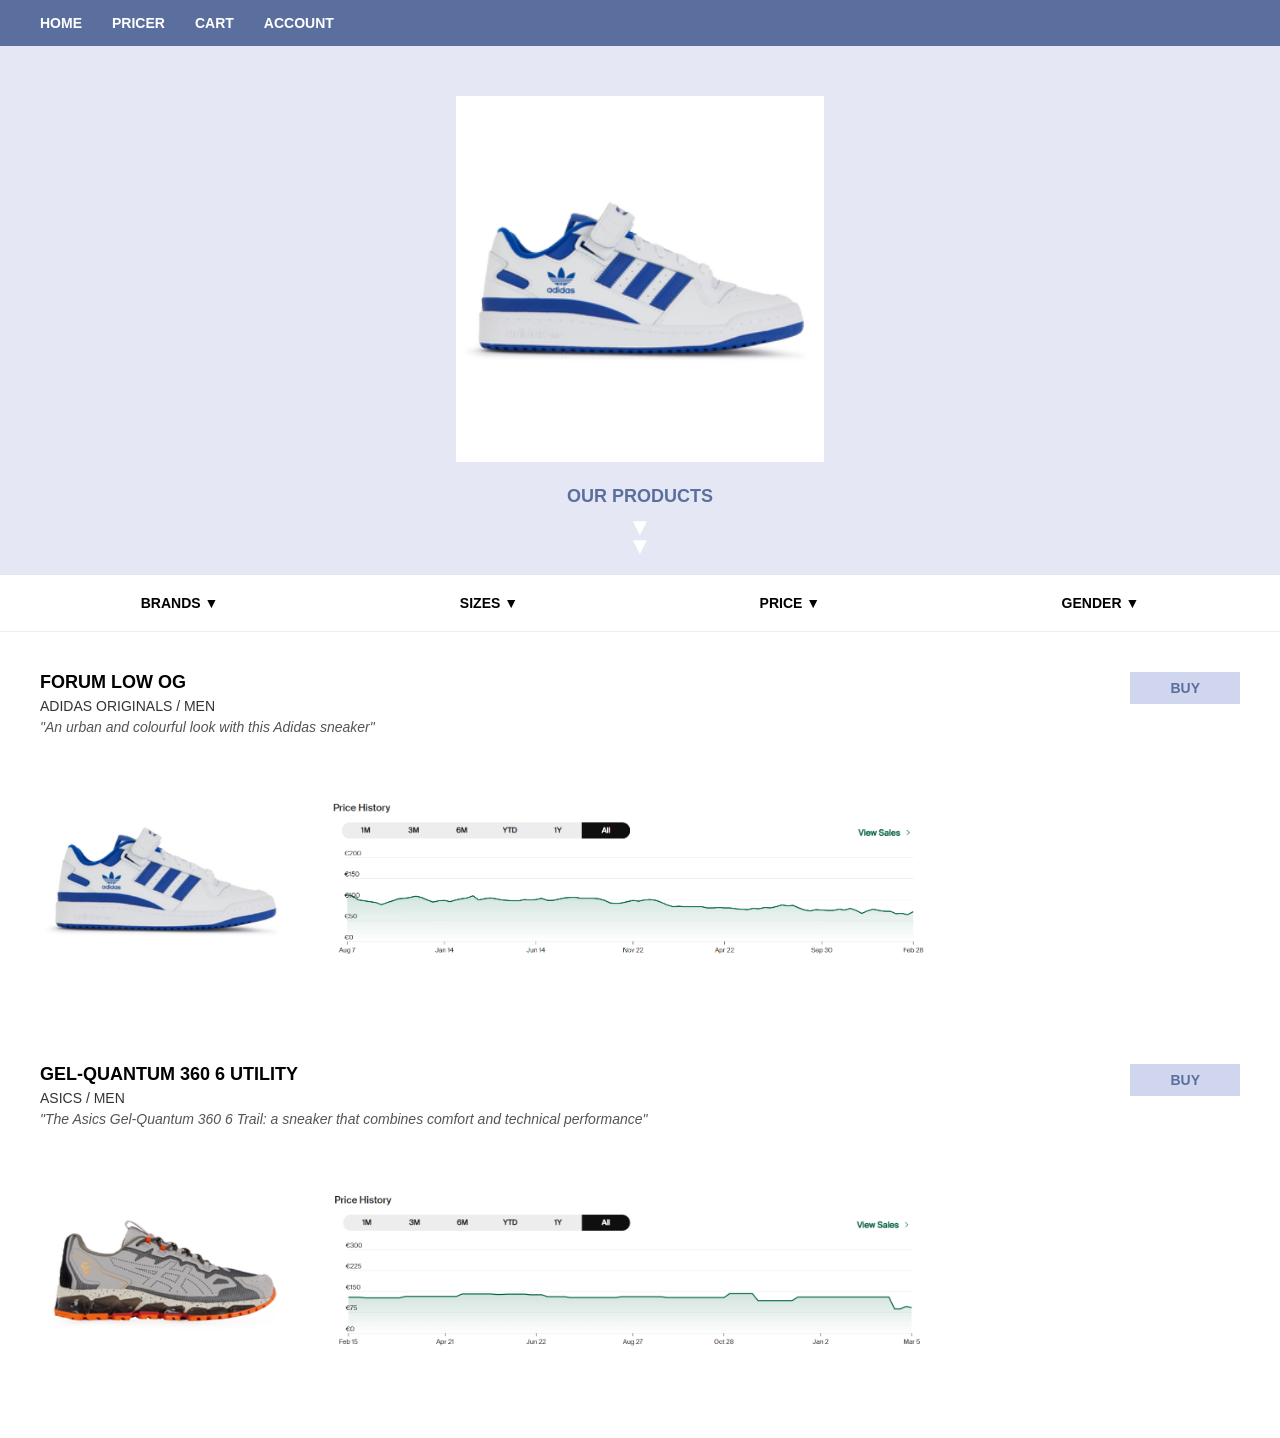
==== index.html @ b5d4f13a "projet" ====
<!DOCTYPE html>
<html lang="en">

<head>
    <!-- Définit l'encodage des caractères -->
    <meta charset="UTF-8">

    <!-- Titre de la page (onglet navigateur) -->
    <title>Sneakers Shop - Accueil</title>

    <!-- Lien vers le fichier CSS externe -->
    <link rel="stylesheet" href="style.css">

</head>

<body>

    <!-- Contient la barre de navigation principale du site -->
    <header class="main-header">
        <nav>
            <!-- Liens de navigation vers différentes sections du site -->
            <a href="#">HOME</a>
            <a href="#">PRICER</a>
            <a href="#">CART</a>
            <a href="#">ACCOUNT</a>
        </nav>
    </header>

    <!-- 
    Ce que ça fait :
    Affiche un menu en haut du site pour naviguer entre les pages.-->

 
    <!-- Section principale visible en premier -->
    <section class="hero-section">

        <!-- Image principale -->
        <img src="sneaker-hero.png" alt="Adidas Forum Low OG" class="hero-image">

        <!-- Titre de la section -->
        <h2>OUR PRODUCTS</h2>

        <!-- Indicateur visuel -->
        <div class="arrows">▼<br>▼</div>
    </section>

    <!-- 
    Ce que ça fait :
    Met en avant un visuel principal et incite l'utilisateur à scroller.

    PROMPT IA :
    "Crée une section hero avec une image principale, un titre centré
    et une indication visuelle de scroll vers le bas."
    -->


    <!-- Barre de filtres -->
    <nav class="filters">

        <!-- Chaque filtre correspond à une catégorie -->
        <div class="filter-item">BRANDS <span>▼</span></div>
        <div class="filter-item">SIZES <span>▼</span></div>
        <div class="filter-item">PRICE <span>▼</span></div>
        <div class="filter-item">GENDER <span>▼</span></div>

    </nav>

    <!-- 
    Ce que ça fait :
    Interface de filtres pour trier les produits .

    -->


    <!-- Conteneur principal des produits -->
    <main class="product-list">

        <article class="product-card">

            <!-- Partie haute de la carte -->
            <div class="card-header">

                <!-- Informations sur le produit -->
                <div class="product-info">
                    <h3>FORUM LOW OG</h3>

                    <!-- Marque et cible -->
                    <p class="brand">ADIDAS ORIGINALS / MEN</p>

                    <!-- Description courte -->
                    <p class="quote">
                        "An urban and colourful look with this Adidas sneaker"
                    </p>
                </div>

                <!-- Bouton d'achat redirigeant vers une page produit -->
                <a href="product.html" class="btn-buy">BUY</a>
            </div>

            <!-- Partie visuelle -->
            <div class="card-body">

                <!-- Image du produit -->
                <img src="sneaker-1.png" alt="Forum Low OG" class="product-img">

                <!-- Graphique d’évolution du prix -->
                <img src="chart-1.png" alt="Price History" class="chart-img">
            </div>

        </article>

        <!-- 
        Ce que ça fait :
        Affiche une carte produit avec informations, image et historique de prix.

        PROMPT IA :
        "Crée une carte produit e-commerce avec nom, marque, description,
        bouton d’achat, image produit et graphique de prix."
        -->


        <article class="product-card">

            <div class="card-header">

                <div class="product-info">
                    <h3>GEL-QUANTUM 360 6 UTILITY</h3>

                    <p class="brand">ASICS / MEN</p>

                    <p class="quote">
                        "The Asics Gel-Quantum 360 6 Trail: a sneaker that combines comfort and technical performance"
                    </p>
                </div>

                <!-- Bouton d'achat  -->
                <a href="#" class="btn-buy">BUY</a>
            </div>

            <div class="card-body">

                <!-- Image du produit -->
                <img src="sneaker-2.png" alt="Gel Quantum" class="product-img">

                <!-- Graphique de prix -->
                <img src="chart-2.png" alt="Price History" class="chart-img">
            </div>

        </article>

        <!-- 
        Ce que ça fait :
        Réutilise la même structure pour afficher un autre produit.

        PROMPT IA :
        "Duplique une carte produit et adapte les données pour un autre modèle
        en conservant la même structure HTML."
        -->

    </main>


</body>
</html>
---- style.css ----
* {
    margin: 0;
    padding: 0;
    box-sizing: border-box;
    font-family: 'Helvetica Neue', Arial, sans-serif;
}
body { background-color: #ffffff; }




/* barre de navigation horizontale */
.main-header { background-color: #5b6f9f; padding: 15px 40px; }
.main-header nav { display: flex; gap: 30px; }
.main-header a {
    color: white;
    text-decoration: none;
    font-weight: bold;
    font-size: 14px;
}

/* PROMPT IA :
"Crée une navbar horizontale avec liens espacés."
*/


/* section d’intro avec image + titre */
.hero-section {
    background-color: #e5e8f4;
    text-align: center;
    padding: 50px 20px 20px;
}
.hero-image { max-width: 400px; margin-bottom: 20px; }
.hero-section h2 { color: #5b6f9f; font-size: 18px; margin-bottom: 10px; }
.arrows { color: white; font-size: 24px; line-height: 0.8; }




/* barre horizontale cliquable */
.filters {
    display: flex;
    justify-content: space-around;
    padding: 20px;
    border-bottom: 1px solid #eee;
}
.filter-item { font-weight: bold; font-size: 14px; cursor: pointer; }




/*  colonne avec espacements */
.product-list {
    padding: 40px;
    display: flex;
    flex-direction: column;
    gap: 60px;
}
.product-card { display: flex; flex-direction: column; gap: 20px; }

/* PROMPT IA :
"Crée une liste verticale de cartes produits avec espacement."
*/


/* texte + bouton */
.card-header {
    display: flex;
    justify-content: space-between;
    align-items: flex-start;
}
.product-info h3 { font-size: 18px; margin-bottom: 5px; }
.brand { font-size: 14px; color: #333; margin-bottom: 5px; }
.quote { font-size: 14px; font-style: italic; color: #555; }



/* image + graphique */
.card-body { display: flex; gap: 40px; align-items: center; }
.product-img { width: 250px; }
.chart-img { flex-grow: 1; max-width: 600px; }



.btn-buy {
    background-color: #d1d6ef;
    color: #5b6f9f;
    padding: 8px 40px;
    border: none;
    font-weight: bold;
    cursor: pointer;
    font-size: 14px;
    text-decoration: none;
}

/* PROMPT IA :
"Crée un bouton d’achat simple et moderne."
*/


/*  centrage écran */
.product-page-bg {
    background-color: #f7f8fc;
    height: 100vh;
    display: flex;
    justify-content: center;
    align-items: center;
}
.product-detail {
    display: flex;
    flex-direction: column;
    align-items: center;
    gap: 40px;
}

/* PROMPT IA :
"Centre une page produit ."
*/


/*  mise en valeur */
.image-showcase {
    background-color: white;
    padding: 60px;
    box-shadow: 0px 4px 15px rgba(0,0,0,0.05);
}
.image-showcase img { max-width: 400px; }




/*  tailles + bouton */
.purchase-section { display: flex; gap: 30px; align-items: center; }
.size-selector { display: flex; gap: 10px; }
.size-btn {
    width: 40px;
    height: 40px;
    border: 1px solid #999;
    background: transparent;
    color: #555;
    cursor: pointer;
}

/* États des tailles */
.size-btn.selected { background-color: #8c8f96; color: white; border: none; }
.size-btn.disabled { border-color: #eee; color: #ddd; cursor: not-allowed; }

/* PROMPT IA :
"Crée un sélecteur de tailles avec états sélectionné et désactivé."
*/
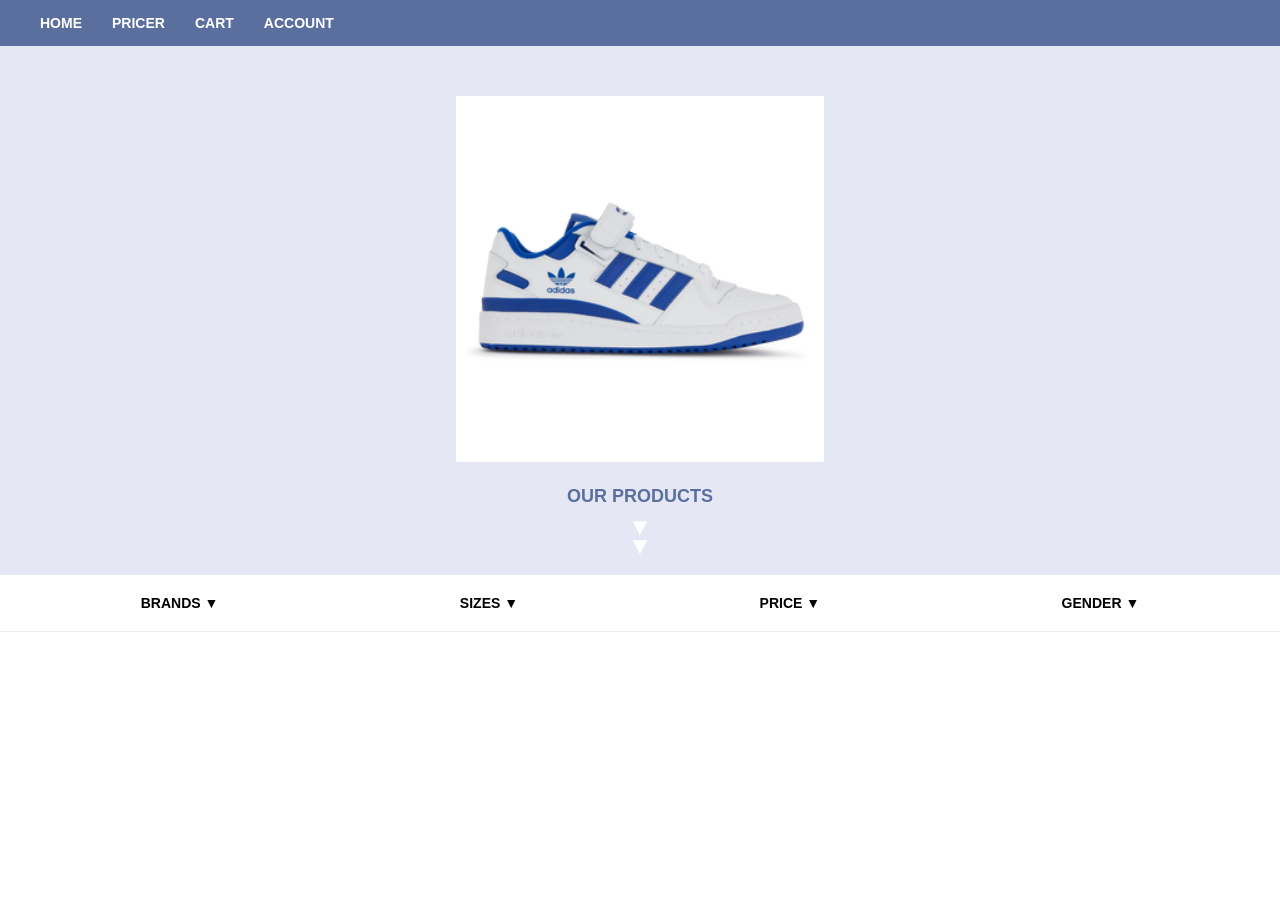
==== commit 18f617d8: "java" ====
--- a/index.html
+++ b/index.html
@@ -2,23 +2,22 @@
 <html lang="en">
 
 <head>
-    <!-- Définit l'encodage des caractères -->
     <meta charset="UTF-8">
 
-    <!-- Titre de la page (onglet navigateur) -->
+    <!-- Titre de la page -->
     <title>Sneakers Shop - Accueil</title>
 
-    <!-- Lien vers le fichier CSS externe -->
+    <!-- Lien vers le  CSS -->
     <link rel="stylesheet" href="style.css">
 
 </head>
 
 <body>
 
-    <!-- Contient la barre de navigation principale du site -->
+    <!-- Contient la barre de navigation  -->
     <header class="main-header">
         <nav>
-            <!-- Liens de navigation vers différentes sections du site -->
+            <!-- Liens vers différentes sections  -->
             <a href="#">HOME</a>
             <a href="#">PRICER</a>
             <a href="#">CART</a>
@@ -28,10 +27,10 @@
 
     <!-- 
     Ce que ça fait :
-    Affiche un menu en haut du site pour naviguer entre les pages.-->
+    Affiche un menu en haut du site pour naviguer entre les pages-->
 
  
-    <!-- Section principale visible en premier -->
+    <!-- Section  visible en premier -->
     <section class="hero-section">
 
         <!-- Image principale -->
@@ -40,7 +39,7 @@
         <!-- Titre de la section -->
         <h2>OUR PRODUCTS</h2>
 
-        <!-- Indicateur visuel -->
+        <!-- Indicateur -->
         <div class="arrows">▼<br>▼</div>
     </section>
 
@@ -49,8 +48,7 @@
     Met en avant un visuel principal et incite l'utilisateur à scroller.
 
     PROMPT IA :
-    "Crée une section hero avec une image principale, un titre centré
-    et une indication visuelle de scroll vers le bas."
+    "Crée une section  avec une image principale, un titre centré et une indication visuelle de scroll vers le bas."
     -->
 
 
@@ -71,93 +69,13 @@
 
     -->
 
+    <main class="product-list">
+            </main>
 
-    <!-- Conteneur principal des produits -->
-    <main class="product-list">
+        <script src="script.js"></script>
 
-        <article class="product-card">
-
-            <!-- Partie haute de la carte -->
-            <div class="card-header">
-
-                <!-- Informations sur le produit -->
-                <div class="product-info">
-                    <h3>FORUM LOW OG</h3>
-
-                    <!-- Marque et cible -->
-                    <p class="brand">ADIDAS ORIGINALS / MEN</p>
-
-                    <!-- Description courte -->
-                    <p class="quote">
-                        "An urban and colourful look with this Adidas sneaker"
-                    </p>
-                </div>
-
-                <!-- Bouton d'achat redirigeant vers une page produit -->
-                <a href="product.html" class="btn-buy">BUY</a>
-            </div>
-
-            <!-- Partie visuelle -->
-            <div class="card-body">
-
-                <!-- Image du produit -->
-                <img src="sneaker-1.png" alt="Forum Low OG" class="product-img">
-
-                <!-- Graphique d’évolution du prix -->
-                <img src="chart-1.png" alt="Price History" class="chart-img">
-            </div>
-
-        </article>
-
-        <!-- 
-        Ce que ça fait :
-        Affiche une carte produit avec informations, image et historique de prix.
-
-        PROMPT IA :
-        "Crée une carte produit e-commerce avec nom, marque, description,
-        bouton d’achat, image produit et graphique de prix."
-        -->
-
-
-        <article class="product-card">
-
-            <div class="card-header">
-
-                <div class="product-info">
-                    <h3>GEL-QUANTUM 360 6 UTILITY</h3>
-
-                    <p class="brand">ASICS / MEN</p>
-
-                    <p class="quote">
-                        "The Asics Gel-Quantum 360 6 Trail: a sneaker that combines comfort and technical performance"
-                    </p>
-                </div>
-
-                <!-- Bouton d'achat  -->
-                <a href="#" class="btn-buy">BUY</a>
-            </div>
-
-            <div class="card-body">
-
-                <!-- Image du produit -->
-                <img src="sneaker-2.png" alt="Gel Quantum" class="product-img">
-
-                <!-- Graphique de prix -->
-                <img src="chart-2.png" alt="Price History" class="chart-img">
-            </div>
-
-        </article>
-
-        <!-- 
-        Ce que ça fait :
-        Réutilise la même structure pour afficher un autre produit.
-
-        PROMPT IA :
-        "Duplique une carte produit et adapte les données pour un autre modèle
-        en conservant la même structure HTML."
-        -->
-
-    </main>
+    </body>
+    </html>
 
 
 </body>
--- a/style.css
+++ b/style.css
@@ -9,7 +9,7 @@
 
 
 
-/* barre de navigation horizontale */
+/* barre de navigation */
 .main-header { background-color: #5b6f9f; padding: 15px 40px; }
 .main-header nav { display: flex; gap: 30px; }
 .main-header a {
